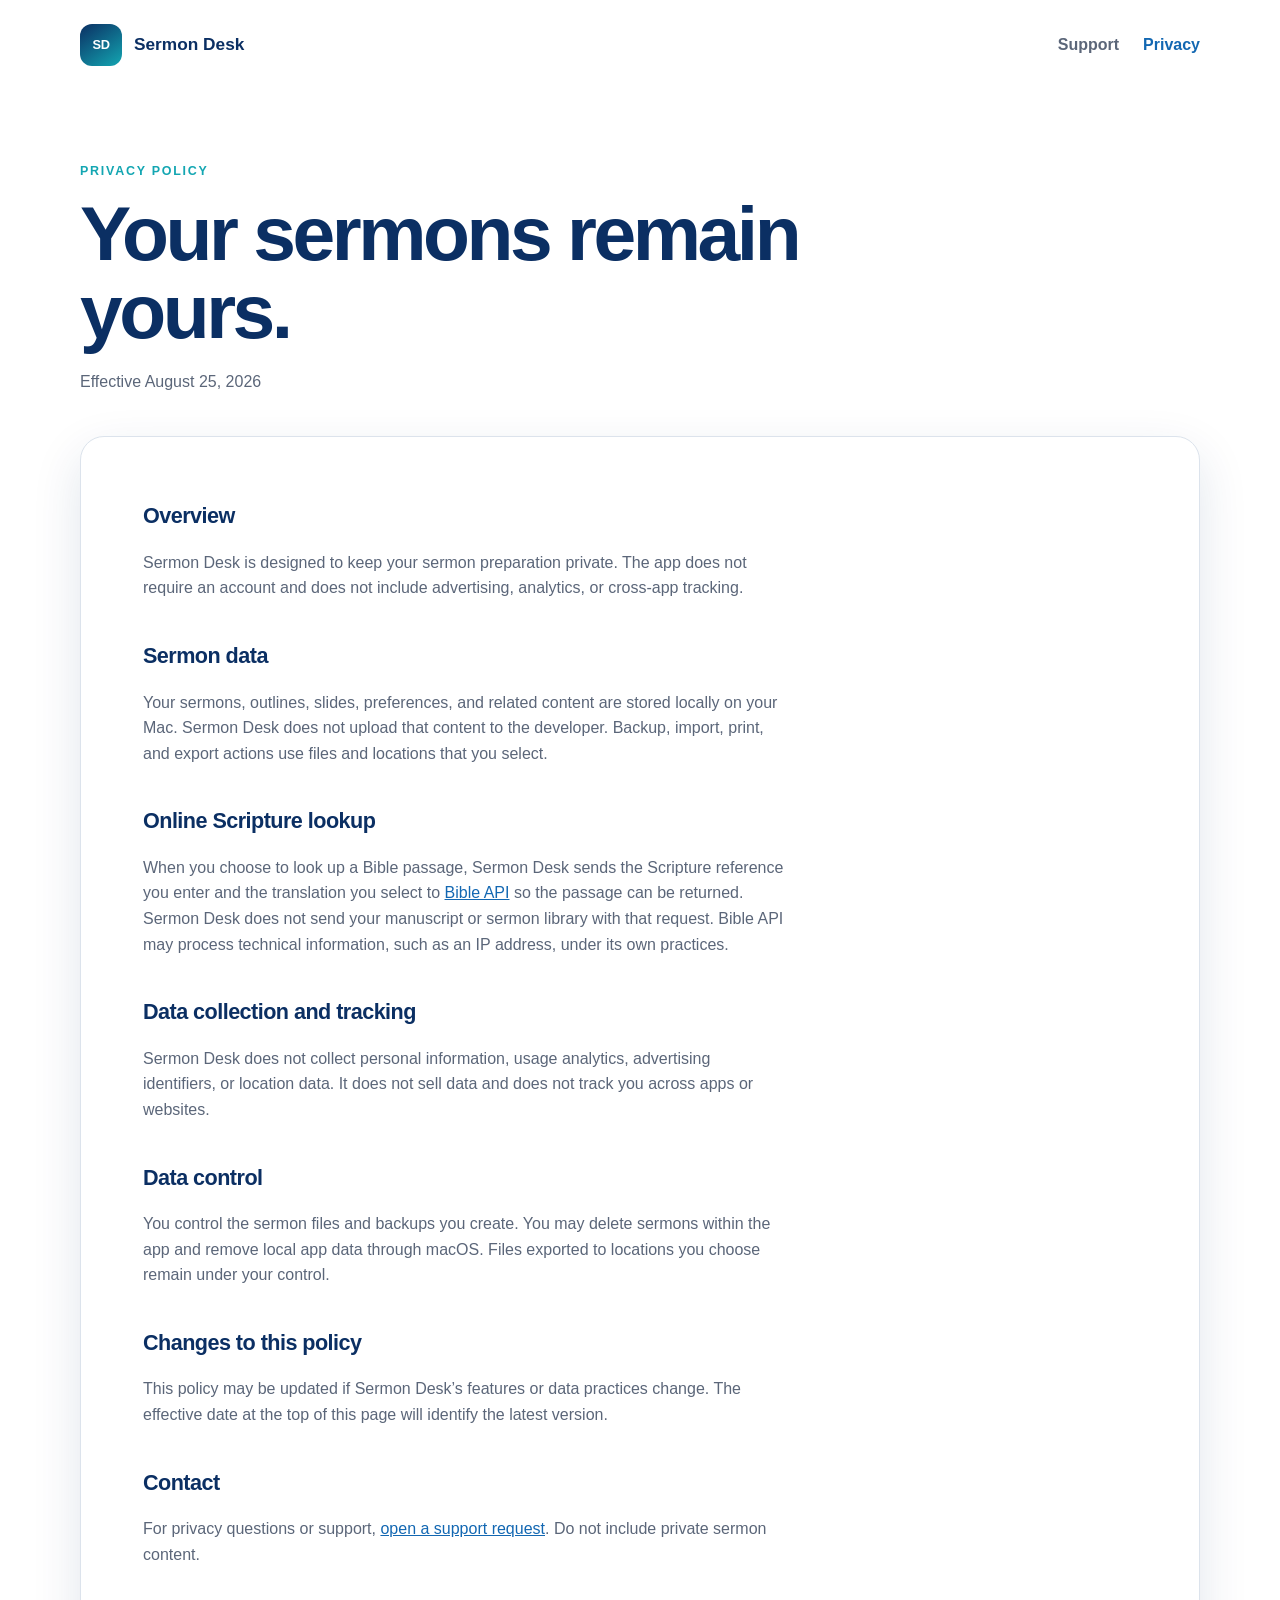
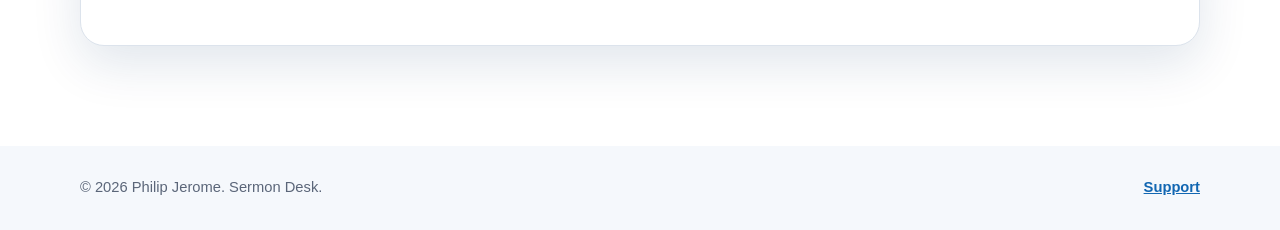
==== privacy.html @ 37dac0b7 "Add support and privacy website" ====
<!doctype html>
<html lang="en">
<head>
  <meta charset="utf-8">
  <meta name="viewport" content="width=device-width, initial-scale=1">
  <title>Privacy Policy — Sermon Desk</title>
  <meta name="description" content="Privacy policy for Sermon Desk for macOS.">
  <link rel="stylesheet" href="styles.css">
</head>
<body>
  <header class="site-header">
    <a class="brand" href="index.html" aria-label="Sermon Desk support home">
      <span class="brand-mark" aria-hidden="true">SD</span>
      <span>Sermon Desk</span>
    </a>
    <nav aria-label="Main navigation">
      <a href="index.html#support">Support</a>
      <a href="privacy.html" aria-current="page">Privacy</a>
    </nav>
  </header>

  <main class="policy-main">
    <section class="policy-heading">
      <p class="eyebrow">PRIVACY POLICY</p>
      <h1>Your sermons remain yours.</h1>
      <p class="updated">Effective August 25, 2026</p>
    </section>

    <article class="policy-card">
      <h2>Overview</h2>
      <p>Sermon Desk is designed to keep your sermon preparation private. The app does not require an account and does not include advertising, analytics, or cross-app tracking.</p>

      <h2>Sermon data</h2>
      <p>Your sermons, outlines, slides, preferences, and related content are stored locally on your Mac. Sermon Desk does not upload that content to the developer. Backup, import, print, and export actions use files and locations that you select.</p>

      <h2>Online Scripture lookup</h2>
      <p>When you choose to look up a Bible passage, Sermon Desk sends the Scripture reference you enter and the translation you select to <a href="https://bible-api.com/" rel="noopener">Bible API</a> so the passage can be returned. Sermon Desk does not send your manuscript or sermon library with that request. Bible API may process technical information, such as an IP address, under its own practices.</p>

      <h2>Data collection and tracking</h2>
      <p>Sermon Desk does not collect personal information, usage analytics, advertising identifiers, or location data. It does not sell data and does not track you across apps or websites.</p>

      <h2>Data control</h2>
      <p>You control the sermon files and backups you create. You may delete sermons within the app and remove local app data through macOS. Files exported to locations you choose remain under your control.</p>

      <h2>Changes to this policy</h2>
      <p>This policy may be updated if Sermon Desk’s features or data practices change. The effective date at the top of this page will identify the latest version.</p>

      <h2>Contact</h2>
      <p>For privacy questions or support, <a href="https://github.com/philjerome-beep/sermon-desk-support/issues/new" rel="noopener">open a support request</a>. Do not include private sermon content.</p>
    </article>
  </main>

  <footer>
    <p>&copy; 2026 Philip Jerome. Sermon Desk.</p>
    <a href="index.html">Support</a>
  </footer>
</body>
</html>
---- styles.css ----
:root {
  color-scheme: light;
  --navy: #0b2f63;
  --blue: #1267b2;
  --aqua: #13a6b2;
  --ink: #172033;
  --muted: #5b6679;
  --line: #dce3ec;
  --surface: #f5f8fc;
  --white: #ffffff;
  --shadow: 0 18px 50px rgba(11, 47, 99, 0.12);
}

* {
  box-sizing: border-box;
}

html {
  scroll-behavior: smooth;
}

body {
  margin: 0;
  color: var(--ink);
  background: var(--white);
  font-family: -apple-system, BlinkMacSystemFont, "Segoe UI", sans-serif;
  line-height: 1.6;
}

a {
  color: var(--blue);
}

.site-header {
  display: flex;
  align-items: center;
  justify-content: space-between;
  width: min(1120px, calc(100% - 40px));
  margin: 0 auto;
  padding: 24px 0;
}

.brand {
  display: inline-flex;
  align-items: center;
  gap: 12px;
  color: var(--navy);
  font-size: 1.08rem;
  font-weight: 750;
  text-decoration: none;
}

.brand-mark {
  display: grid;
  width: 42px;
  height: 42px;
  place-items: center;
  border-radius: 12px;
  color: var(--white);
  background: linear-gradient(145deg, var(--navy), var(--aqua));
  font-size: 0.8rem;
  letter-spacing: -0.04em;
}

nav {
  display: flex;
  gap: 24px;
}

nav a {
  color: var(--muted);
  font-weight: 650;
  text-decoration: none;
}

nav a:hover,
nav a:focus-visible,
nav a[aria-current="page"] {
  color: var(--blue);
}

.hero {
  position: relative;
  overflow: hidden;
  padding: 112px max(20px, calc((100% - 1120px) / 2));
  color: var(--white);
  background:
    radial-gradient(circle at 82% 20%, rgba(39, 205, 200, 0.38), transparent 28%),
    linear-gradient(135deg, #071d42 0%, #0b3f7b 58%, #087d91 100%);
}

.hero::after {
  position: absolute;
  right: -110px;
  bottom: -170px;
  width: 430px;
  height: 430px;
  border: 1px solid rgba(255, 255, 255, 0.2);
  border-radius: 50%;
  box-shadow: 0 0 0 58px rgba(255, 255, 255, 0.035), 0 0 0 116px rgba(255, 255, 255, 0.025);
  content: "";
}

.eyebrow {
  margin: 0 0 12px;
  color: var(--aqua);
  font-size: 0.78rem;
  font-weight: 800;
  letter-spacing: 0.14em;
}

.hero .eyebrow {
  color: #7ee3e5;
}

h1,
h2,
h3,
p {
  max-width: 72ch;
}

h1 {
  max-width: 720px;
  margin: 0;
  font-size: clamp(2.65rem, 6vw, 5.2rem);
  line-height: 1.02;
  letter-spacing: -0.045em;
}

.hero-copy {
  max-width: 690px;
  margin: 24px 0 34px;
  color: rgba(255, 255, 255, 0.83);
  font-size: clamp(1.08rem, 2vw, 1.3rem);
}

.button {
  display: inline-flex;
  align-items: center;
  justify-content: center;
  min-height: 48px;
  padding: 12px 22px;
  border-radius: 12px;
  color: var(--navy);
  background: var(--white);
  font-weight: 750;
  text-decoration: none;
  box-shadow: 0 10px 28px rgba(0, 0, 0, 0.13);
}

.button:hover,
.button:focus-visible {
  transform: translateY(-1px);
}

.section,
.policy-main {
  width: min(1120px, calc(100% - 40px));
  margin: 0 auto;
}

.section {
  padding: 88px 0;
}

.section-heading h2,
.contact-panel h2,
.policy-card h2 {
  margin-top: 0;
  color: var(--navy);
  letter-spacing: -0.025em;
}

.section-heading h2,
.contact-panel h2 {
  margin-bottom: 30px;
  font-size: clamp(2rem, 4vw, 3rem);
}

.card-grid {
  display: grid;
  grid-template-columns: repeat(3, minmax(0, 1fr));
  gap: 18px;
}

.card {
  min-height: 210px;
  padding: 28px;
  border: 1px solid var(--line);
  border-radius: 18px;
  background: var(--surface);
}

.card h3 {
  margin: 0 0 12px;
  color: var(--navy);
  font-size: 1.15rem;
  line-height: 1.25;
}

.card p,
.contact-panel p,
.policy-card p {
  color: var(--muted);
}

.contact-panel {
  display: flex;
  align-items: center;
  justify-content: space-between;
  gap: 36px;
  margin-bottom: 84px;
  padding: 48px;
  border-radius: 24px;
  background: linear-gradient(135deg, #edf4fb, #eaf9f8);
}

.contact-panel h2 {
  margin-bottom: 10px;
}

.contact-panel p {
  margin-bottom: 0;
}

.button.secondary {
  flex: 0 0 auto;
  color: var(--white);
  background: var(--blue);
}

.policy-main {
  padding: 72px 0 100px;
}

.policy-heading {
  margin-bottom: 42px;
}

.policy-heading h1 {
  color: var(--navy);
  font-size: clamp(2.6rem, 6vw, 4.8rem);
}

.updated {
  margin-top: 18px;
  color: var(--muted);
}

.policy-card {
  padding: clamp(28px, 5vw, 62px);
  border: 1px solid var(--line);
  border-radius: 24px;
  background: var(--white);
  box-shadow: var(--shadow);
}

.policy-card h2 {
  margin-bottom: 8px;
  padding-top: 22px;
  font-size: 1.35rem;
}

.policy-card h2:first-child {
  padding-top: 0;
}

footer {
  display: flex;
  align-items: center;
  justify-content: space-between;
  gap: 24px;
  padding: 30px max(20px, calc((100% - 1120px) / 2));
  color: var(--muted);
  background: var(--surface);
  font-size: 0.92rem;
}

footer p {
  margin: 0;
}

footer a {
  font-weight: 650;
}

@media (max-width: 820px) {
  .card-grid {
    grid-template-columns: 1fr 1fr;
  }

  .contact-panel {
    align-items: flex-start;
    flex-direction: column;
  }
}

@media (max-width: 560px) {
  .site-header {
    align-items: flex-start;
    gap: 18px;
    flex-direction: column;
  }

  .hero {
    padding-top: 82px;
    padding-bottom: 82px;
  }

  .section {
    padding: 64px 0;
  }

  .card-grid {
    grid-template-columns: 1fr;
  }

  .contact-panel {
    padding: 30px;
  }

  footer {
    align-items: flex-start;
    flex-direction: column;
  }
}
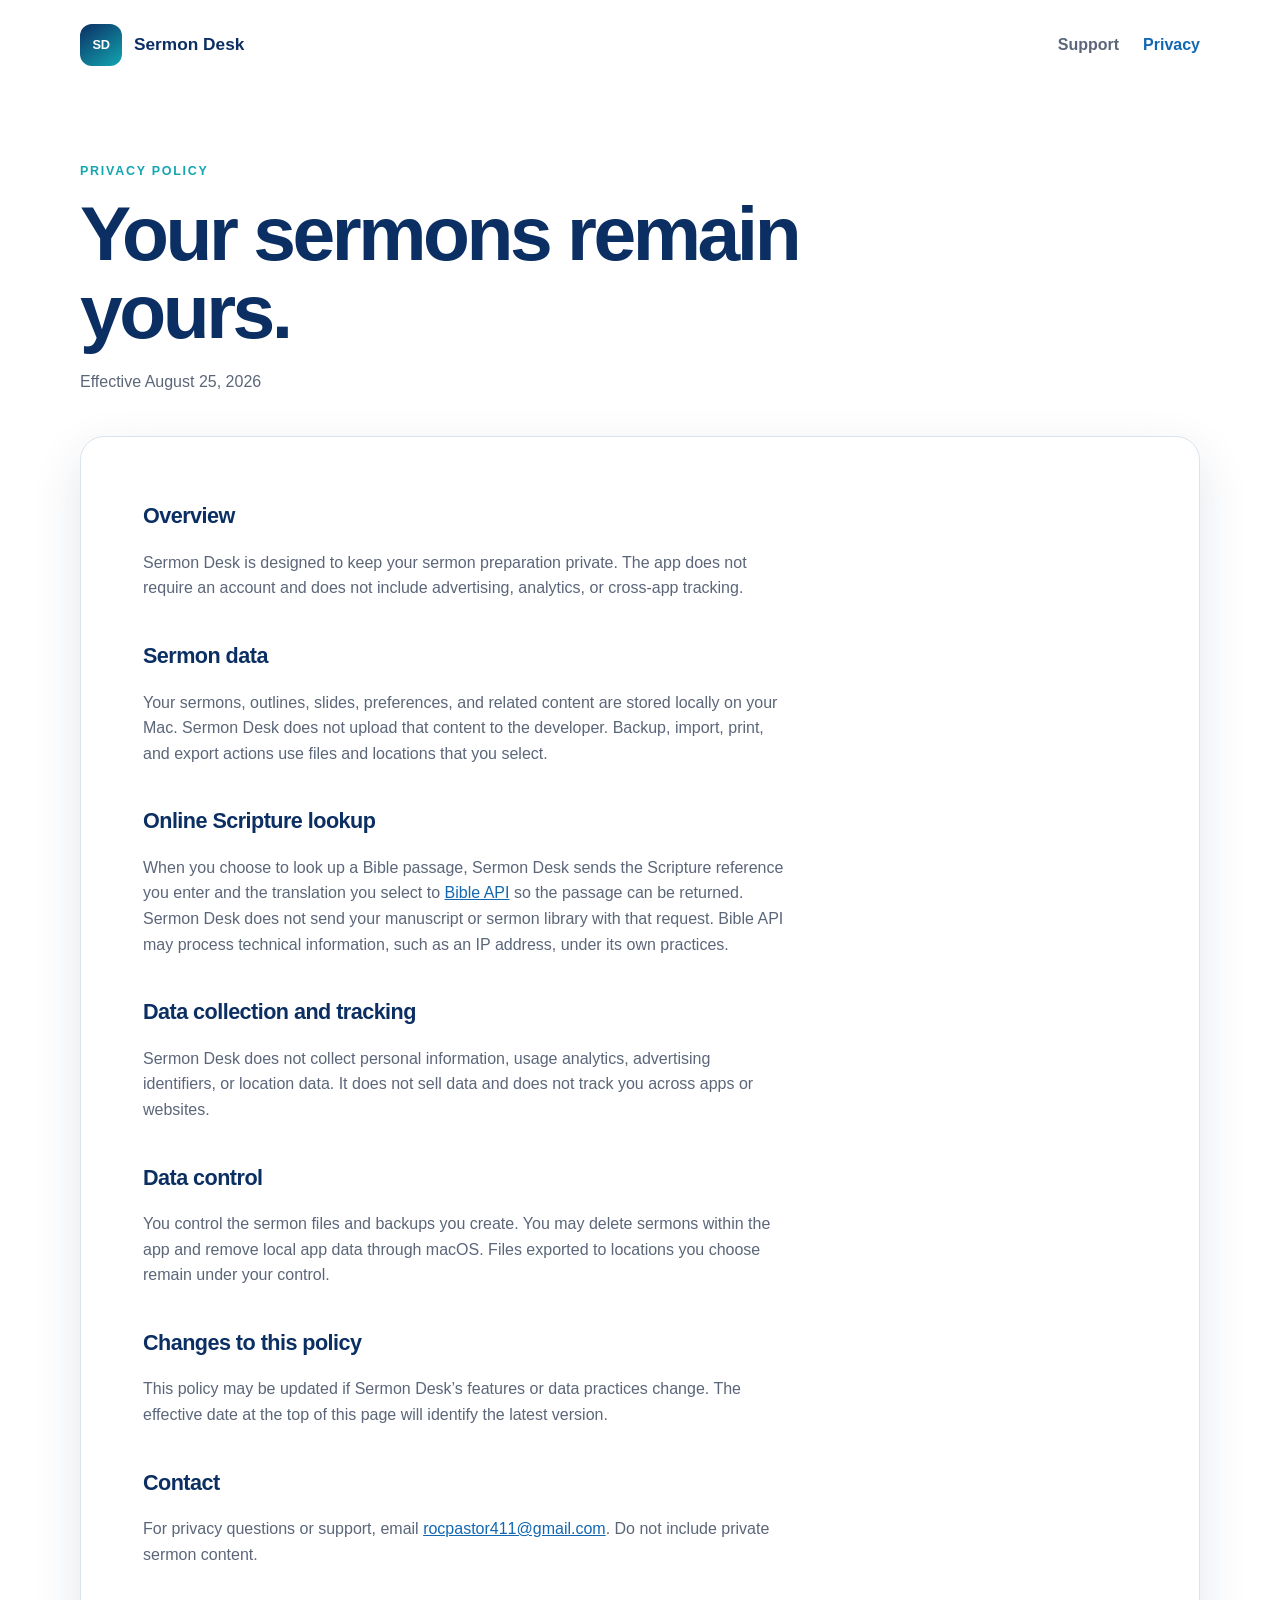
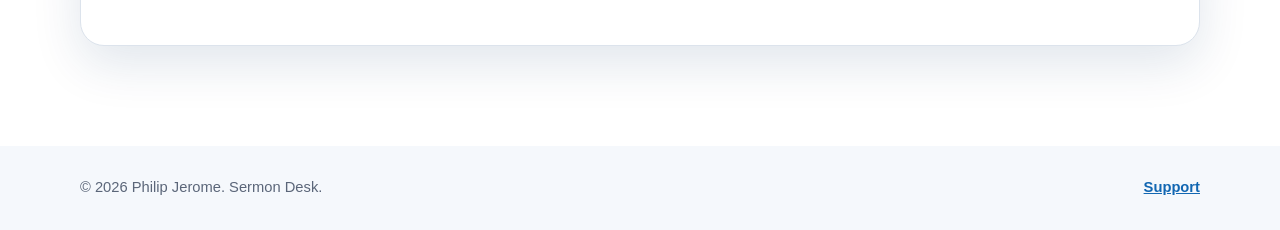
==== commit e5a2f5e3: "Add support email contact" ====
--- a/privacy.html
+++ b/privacy.html
@@ -46,7 +46,7 @@
       <p>This policy may be updated if Sermon Desk’s features or data practices change. The effective date at the top of this page will identify the latest version.</p>
 
       <h2>Contact</h2>
-      <p>For privacy questions or support, <a href="https://github.com/philjerome-beep/sermon-desk-support/issues/new" rel="noopener">open a support request</a>. Do not include private sermon content.</p>
+      <p>For privacy questions or support, email <a href="mailto:rocpastor411@gmail.com">rocpastor411@gmail.com</a>. Do not include private sermon content.</p>
     </article>
   </main>
 
